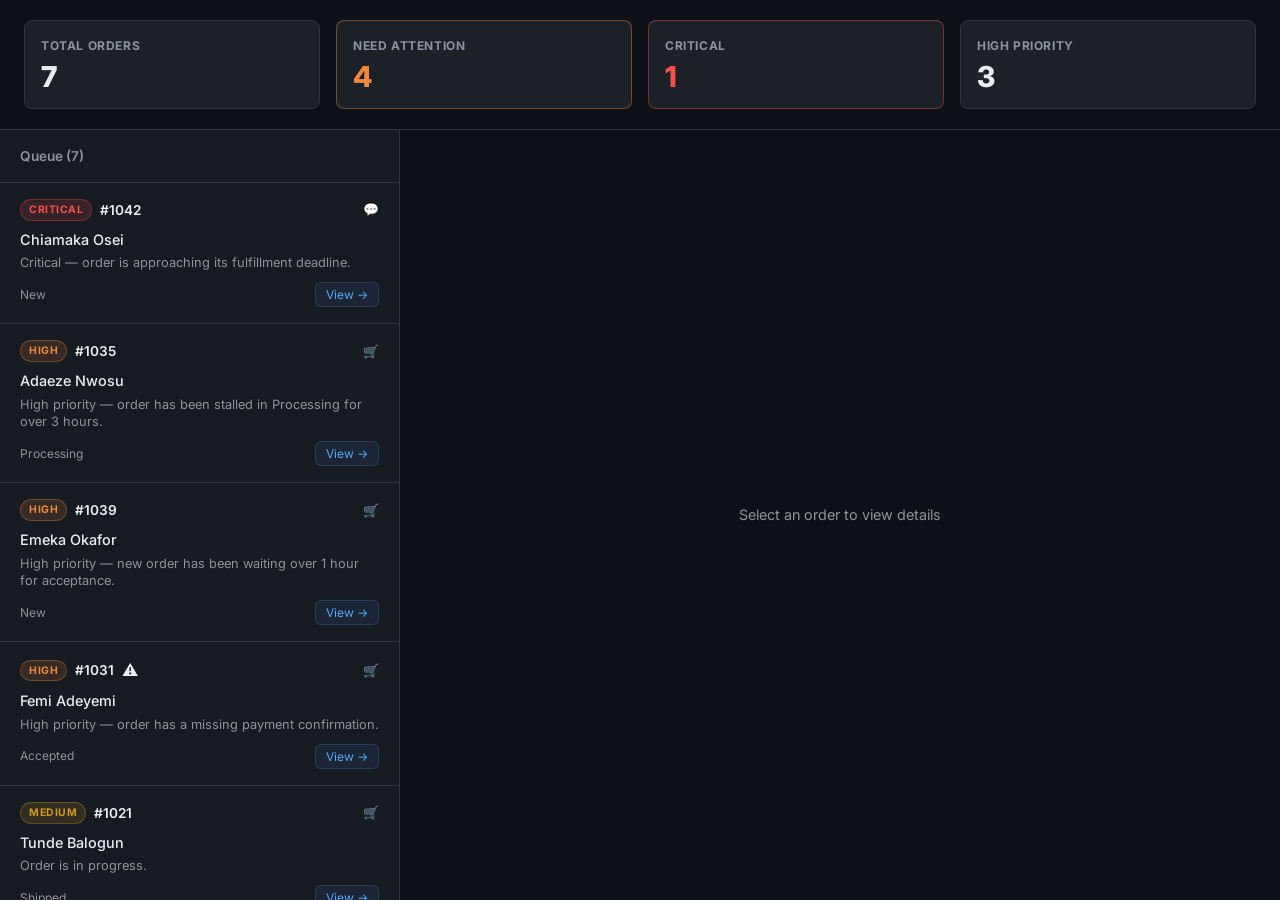
==== index.html @ 586d6c4f "Implement status workflow and dashboard counts" ====
<!DOCTYPE html>
<html lang="en">
<head>
  <meta charset="UTF-8">
  <meta name="viewport" content="width=device-width, initial-scale=1.0">
  <title>OrderFlow</title>
  <link rel="preconnect" href="https://fonts.googleapis.com">
  <link rel="preconnect" href="https://fonts.gstatic.com" crossorigin>
  <link href="https://fonts.googleapis.com/css2?family=Inter:wght@400;500;600;700&display=swap" rel="stylesheet">
  <link rel="stylesheet" href="css/base.css">
  <link rel="stylesheet" href="css/layout.css">
  <link rel="stylesheet" href="css/dashboard.css">
  <link rel="stylesheet" href="css/order-list.css">
  <link rel="stylesheet" href="css/order-panel.css">
</head>
<body>
  
  <div class="app-container">
    <!-- Top Summary Bar (Will be added in Slice 3) -->
    <header class="dashboard-header" id="summary-bar-container"></header>
    
    <main class="split-view">
      <!-- Left Panel: Order List -->
      <section class="left-panel" id="order-list-container">
        <!-- Rendered by order-list.js -->
      </section>
      
      <!-- Right Panel: Order Detail (Will be added in Slice 2) -->
      <section class="right-panel" id="order-detail-container">
        <div class="empty-state">
          <p>Select an order to view details</p>
        </div>
      </section>
    </main>
  </div>

  <script type="module" src="js/app.js"></script>
</body>
</html>
---- css/base.css ----
:root {
  --bg: #0d1117;
  --surface: #161b22;
  --surface2: #1c2128;
  --border: #30363d;
  --text: #e6edf3;
  --muted: #8b949e;
  
  --accent: #58a6ff;
  --accent-hover: #79c0ff;
  
  /* Semantic priority colors */
  --critical: #f85149;
  --critical-bg: rgba(248, 81, 73, 0.15);
  
  --high: #f0883e;
  --high-bg: rgba(240, 136, 62, 0.15);
  
  --medium: #d29922;
  --medium-bg: rgba(210, 153, 34, 0.15);
  
  --low: #3fb950;
  --low-bg: rgba(63, 185, 80, 0.15);
  
  --radius-sm: 6px;
  --radius-md: 8px;
  --radius-lg: 12px;
}

* {
  box-sizing: border-box;
  margin: 0;
  padding: 0;
}

body {
  font-family: 'Inter', -apple-system, BlinkMacSystemFont, 'Segoe UI', sans-serif;
  background-color: var(--bg);
  color: var(--text);
  line-height: 1.5;
  height: 100vh;
  overflow: hidden; /* App container handles scrolling */
}

button {
  font-family: inherit;
  border: none;
  background: none;
  cursor: pointer;
}
---- css/layout.css ----
.app-container {
  display: flex;
  flex-direction: column;
  height: 100vh;
  max-width: 1400px;
  margin: 0 auto;
}

.dashboard-header {
  flex-shrink: 0;
  padding: 20px 24px;
  border-bottom: 1px solid var(--border);
}

.split-view {
  display: flex;
  flex: 1;
  overflow: hidden;
}

.left-panel {
  width: 400px;
  flex-shrink: 0;
  border-right: 1px solid var(--border);
  display: flex;
  flex-direction: column;
  overflow-y: auto;
  background-color: var(--surface);
}

.right-panel {
  flex: 1;
  display: flex;
  flex-direction: column;
  overflow-y: auto;
  background-color: var(--bg);
  position: relative;
}

.empty-state {
  display: flex;
  align-items: center;
  justify-content: center;
  height: 100%;
  color: var(--muted);
  font-size: 0.9rem;
}

/* Responsive */
@media (max-width: 900px) {
  .split-view {
    flex-direction: column;
  }
  
  .left-panel {
    width: 100%;
    border-right: none;
    border-bottom: 1px solid var(--border);
    /* In mobile, list is half height when detail is open, or full height */
    height: 50%;
  }
  
  .right-panel {
    height: 50%;
  }
}
---- css/dashboard.css ----
.summary-grid {
  display: grid;
  grid-template-columns: repeat(4, 1fr);
  gap: 16px;
}

.summary-card {
  background-color: var(--surface2);
  border: 1px solid var(--border);
  border-radius: var(--radius-md);
  padding: 16px;
  display: flex;
  flex-direction: column;
}

.summary-card.attention {
  border-color: rgba(240, 136, 62, 0.4);
}

.summary-card.critical {
  border-color: rgba(248, 81, 73, 0.4);
}

.s-label {
  font-size: 0.75rem;
  font-weight: 700;
  text-transform: uppercase;
  letter-spacing: 0.05em;
  color: var(--muted);
  margin-bottom: 8px;
}

.s-value {
  font-size: 1.8rem;
  font-weight: 800;
  color: var(--text);
  line-height: 1;
}

.summary-card.critical .s-value {
  color: var(--critical);
}

.summary-card.attention .s-value {
  color: var(--high);
}

/* Responsive */
@media (max-width: 768px) {
  .summary-grid {
    grid-template-columns: repeat(2, 1fr);
  }
}
---- css/order-list.css ----
.order-list-header {
  padding: 16px 20px;
  border-bottom: 1px solid var(--border);
  font-size: 0.85rem;
  font-weight: 600;
  color: var(--muted);
  position: sticky;
  top: 0;
  background-color: var(--surface);
  z-index: 10;
}

.order-row {
  display: flex;
  flex-direction: column;
  padding: 16px 20px;
  border-bottom: 1px solid var(--border);
  cursor: pointer;
  transition: background-color 0.15s;
}

.order-row:hover {
  background-color: var(--surface2);
}

.order-row.selected {
  background-color: var(--surface2);
  border-left: 3px solid var(--accent);
  padding-left: 17px; /* 20 - 3 */
}

.row-top {
  display: flex;
  align-items: center;
  justify-content: space-between;
  margin-bottom: 8px;
}

.row-identity {
  display: flex;
  align-items: center;
  gap: 8px;
}

.p-badge {
  font-size: 0.65rem;
  font-weight: 700;
  text-transform: uppercase;
  letter-spacing: 0.05em;
  padding: 2px 8px;
  border-radius: 12px;
}

.p-badge.critical {
  background-color: var(--critical-bg);
  color: var(--critical);
  border: 1px solid rgba(248, 81, 73, 0.3);
}

.p-badge.high {
  background-color: var(--high-bg);
  color: var(--high);
  border: 1px solid rgba(240, 136, 62, 0.3);
}

.p-badge.medium {
  background-color: var(--medium-bg);
  color: var(--medium);
  border: 1px solid rgba(210, 153, 34, 0.3);
}

.p-badge.low {
  background-color: var(--low-bg);
  color: var(--low);
  border: 1px solid rgba(63, 185, 80, 0.3);
}

.order-id {
  font-size: 0.85rem;
  font-weight: 600;
  color: var(--text);
}

.channel-icon {
  font-size: 0.8rem;
}

.customer-name {
  font-size: 0.9rem;
  font-weight: 500;
  margin-bottom: 4px;
}

.priority-reason {
  font-size: 0.8rem;
  color: var(--muted);
  line-height: 1.4;
  display: -webkit-box;
  -webkit-line-clamp: 2;
  -webkit-box-orient: vertical;
  overflow: hidden;
}

.row-bottom {
  display: flex;
  justify-content: space-between;
  align-items: center;
  margin-top: 10px;
}

.status-label {
  font-size: 0.75rem;
  color: var(--muted);
  text-transform: capitalize;
}

.view-btn {
  font-size: 0.75rem;
  color: var(--accent);
  background: rgba(88, 166, 255, 0.08);
  border: 1px solid rgba(88, 166, 255, 0.2);
  border-radius: var(--radius-sm);
  padding: 4px 10px;
}
---- css/order-panel.css ----
.panel-content {
  display: flex;
  flex-direction: column;
  height: 100%;
}

.panel-header {
  padding: 16px 24px;
  border-bottom: 1px solid var(--border);
  display: flex;
  align-items: center;
  justify-content: space-between;
  background-color: var(--surface2);
  flex-shrink: 0;
}

.header-left {
  display: flex;
  align-items: center;
  gap: 12px;
}

.header-title {
  font-size: 1rem;
  font-weight: 700;
  color: var(--text);
}

.header-meta {
  font-size: 0.8rem;
  color: var(--muted);
}

.panel-body {
  padding: 24px;
  flex: 1;
  overflow-y: auto;
}

.detail-section {
  margin-bottom: 24px;
}

.detail-section-title {
  font-size: 0.75rem;
  font-weight: 700;
  text-transform: uppercase;
  letter-spacing: 0.05em;
  color: var(--muted);
  margin-bottom: 8px;
}

.field-grid {
  display: grid;
  grid-template-columns: 1fr 1fr;
  gap: 16px;
  background-color: var(--surface2);
  padding: 16px;
  border: 1px solid var(--border);
  border-radius: var(--radius-md);
}

.field {
  display: flex;
  flex-direction: column;
  gap: 4px;
}

.field-label {
  font-size: 0.75rem;
  color: var(--muted);
}

.field-value {
  font-size: 0.95rem;
  color: var(--text);
}

.field-value.status {
  text-transform: capitalize;
}

.reason-box {
  background-color: var(--critical-bg); /* Adjusted dynamically */
  border: 1px solid rgba(248, 81, 73, 0.3);
  padding: 16px;
  border-radius: var(--radius-md);
  margin-bottom: 24px;
}

.reason-box.high {
  background-color: var(--high-bg);
  border-color: rgba(240, 136, 62, 0.3);
}

.reason-box.medium {
  background-color: var(--medium-bg);
  border-color: rgba(210, 153, 34, 0.3);
}

.reason-box.low {
  background-color: var(--low-bg);
  border-color: rgba(63, 185, 80, 0.3);
}

.reason-label {
  font-size: 0.75rem;
  font-weight: 700;
  text-transform: uppercase;
  letter-spacing: 0.05em;
  margin-bottom: 6px;
}

.reason-box.critical .reason-label { color: var(--critical); }
.reason-box.high .reason-label { color: var(--high); }
.reason-box.medium .reason-label { color: var(--medium); }
.reason-box.low .reason-label { color: var(--low); }

.reason-text {
  font-size: 0.95rem;
  line-height: 1.5;
}

.action-section {
  margin-top: 32px;
  padding-top: 24px;
  border-top: 1px solid var(--border);
}

.action-recommendation {
  font-size: 0.85rem;
  color: var(--muted);
  margin-bottom: 12px;
}

.primary-action-btn {
  background-color: var(--accent);
  color: #0d1117;
  font-size: 0.95rem;
  font-weight: 700;
  padding: 12px 24px;
  border-radius: var(--radius-md);
  transition: background-color 0.15s;
}

.primary-action-btn:hover {
  background-color: var(--accent-hover);
}

.completed-state {
  display: inline-flex;
  align-items: center;
  gap: 8px;
  color: var(--low);
  font-weight: 600;
  font-size: 0.95rem;
  padding: 12px 24px;
  border: 1px solid rgba(63, 185, 80, 0.3);
  background-color: rgba(63, 185, 80, 0.1);
  border-radius: var(--radius-md);
}

.contact-links {
  display: flex;
  gap: 16px;
  margin-top: 8px;
}

.contact-link {
  color: var(--accent);
  text-decoration: none;
  font-size: 0.85rem;
  display: flex;
  align-items: center;
  gap: 6px;
}

.contact-link:hover {
  text-decoration: underline;
}

.items-list {
  background-color: var(--surface2);
  border: 1px solid var(--border);
  border-radius: var(--radius-md);
  overflow: hidden;
}

.item-row {
  display: flex;
  justify-content: space-between;
  padding: 12px 16px;
  border-bottom: 1px solid var(--border);
}

.item-row:last-child {
  border-bottom: none;
}

.item-name {
  font-size: 0.9rem;
}

.item-variant {
  font-size: 0.8rem;
  color: var(--muted);
  margin-top: 2px;
}

.order-total-row {
  display: flex;
  justify-content: space-between;
  padding: 16px;
  background-color: rgba(0,0,0,0.2);
  font-weight: 600;
}
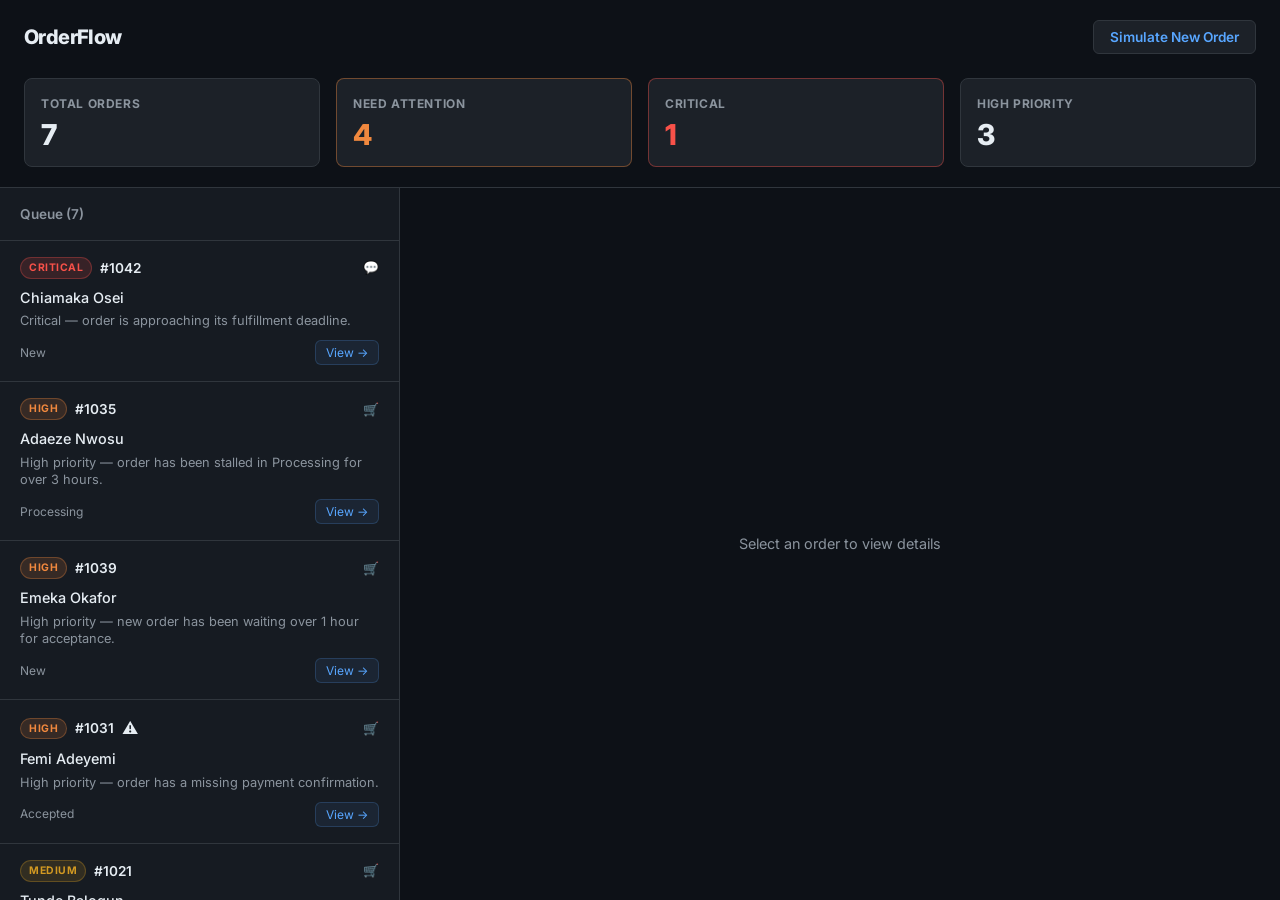
==== commit 1f72f2dc: "Add new order simulation for demo" ====
--- a/index.html
+++ b/index.html
@@ -16,8 +16,14 @@
 <body>
   
   <div class="app-container">
-    <!-- Top Summary Bar (Will be added in Slice 3) -->
-    <header class="dashboard-header" id="summary-bar-container"></header>
+    <!-- Top Summary Bar -->
+    <header class="dashboard-header">
+      <div class="header-content">
+        <h1 class="app-logo">OrderFlow</h1>
+        <button id="simulate-btn" class="simulate-btn">Simulate New Order</button>
+      </div>
+      <div id="summary-bar-container"></div>
+    </header>
     
     <main class="split-view">
       <!-- Left Panel: Order List -->
--- a/css/dashboard.css
+++ b/css/dashboard.css
@@ -45,6 +45,37 @@
   color: var(--high);
 }
 
+.header-content {
+  display: flex;
+  justify-content: space-between;
+  align-items: center;
+  margin-bottom: 24px;
+}
+
+.app-logo {
+  font-size: 1.25rem;
+  font-weight: 800;
+  letter-spacing: -0.03em;
+  color: var(--text);
+}
+
+.simulate-btn {
+  background-color: var(--surface2);
+  color: var(--accent);
+  border: 1px solid var(--border);
+  padding: 8px 16px;
+  border-radius: var(--radius-sm);
+  font-size: 0.85rem;
+  font-weight: 600;
+  transition: all 0.15s;
+}
+
+.simulate-btn:hover {
+  background-color: var(--accent);
+  color: #0d1117;
+  border-color: var(--accent);
+}
+
 /* Responsive */
 @media (max-width: 768px) {
   .summary-grid {
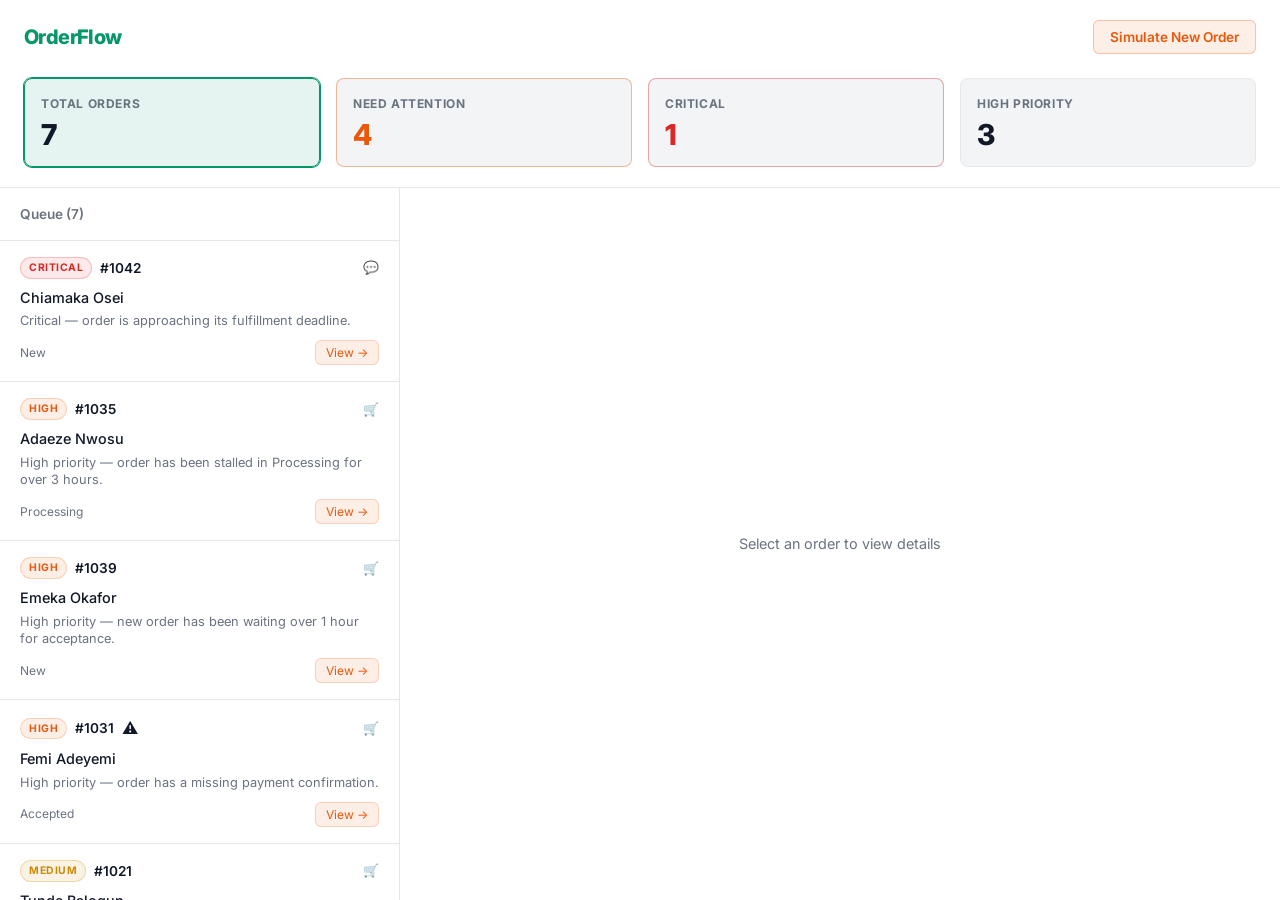
==== commit 36e473cd: "Add cache buster to index.html to force browser updates" ====
--- a/index.html
+++ b/index.html
@@ -7,11 +7,11 @@
   <link rel="preconnect" href="https://fonts.googleapis.com">
   <link rel="preconnect" href="https://fonts.gstatic.com" crossorigin>
   <link href="https://fonts.googleapis.com/css2?family=Inter:wght@400;500;600;700&display=swap" rel="stylesheet">
-  <link rel="stylesheet" href="css/base.css">
-  <link rel="stylesheet" href="css/layout.css">
-  <link rel="stylesheet" href="css/dashboard.css">
-  <link rel="stylesheet" href="css/order-list.css">
-  <link rel="stylesheet" href="css/order-panel.css">
+  <link rel="stylesheet" href="css/base.css?v=2">
+  <link rel="stylesheet" href="css/layout.css?v=2">
+  <link rel="stylesheet" href="css/dashboard.css?v=2">
+  <link rel="stylesheet" href="css/order-list.css?v=2">
+  <link rel="stylesheet" href="css/order-panel.css?v=2">
 </head>
 <body>
   
@@ -40,6 +40,6 @@
     </main>
   </div>
 
-  <script type="module" src="js/app.js"></script>
+  <script type="module" src="js/app.js?v=2"></script>
 </body>
 </html>
--- a/css/base.css
+++ b/css/base.css
@@ -1,26 +1,32 @@
 :root {
-  --bg: #0d1117;
-  --surface: #161b22;
-  --surface2: #1c2128;
-  --border: #30363d;
-  --text: #e6edf3;
-  --muted: #8b949e;
+  --bg: #ffffff;
+  --surface: #ffffff;
+  --surface2: #f3f4f6; /* purely neutral light gray, zero warmth */
+  --border: #e5e7eb;
+  --text: #111827; /* Dark charcoal */
+  --muted: #6b7280;
   
-  --accent: #58a6ff;
-  --accent-hover: #79c0ff;
+  /* Brand colors */
+  --green: #059669; /* Primary action green */
+  --green-hover: #047857;
+  --green-light: rgba(5, 150, 105, 0.1);
+  
+  --orange: #ea580c; /* Accent orange */
+  --orange-hover: #c2410c;
+  --orange-light: rgba(234, 88, 12, 0.1);
   
   /* Semantic priority colors */
-  --critical: #f85149;
-  --critical-bg: rgba(248, 81, 73, 0.15);
+  --critical: #dc2626; /* Red for critical only */
+  --critical-bg: rgba(220, 38, 38, 0.1);
   
-  --high: #f0883e;
-  --high-bg: rgba(240, 136, 62, 0.15);
+  --high: var(--orange); /* Orange for attention */
+  --high-bg: var(--orange-light);
   
-  --medium: #d29922;
-  --medium-bg: rgba(210, 153, 34, 0.15);
+  --medium: #ca8a04; /* Distinct gold/yellow */
+  --medium-bg: rgba(202, 138, 4, 0.1);
   
-  --low: #3fb950;
-  --low-bg: rgba(63, 185, 80, 0.15);
+  --low: #9ca3af; /* Neutral gray for completed */
+  --low-bg: rgba(156, 163, 175, 0.1);
   
   --radius-sm: 6px;
   --radius-md: 8px;
--- a/css/dashboard.css
+++ b/css/dashboard.css
@@ -11,14 +11,29 @@
   padding: 16px;
   display: flex;
   flex-direction: column;
+  cursor: pointer;
+  transition: all 0.15s ease;
+}
+
+.summary-card:hover {
+  background-color: var(--surface);
+  border-color: var(--green-light);
+  transform: translateY(-2px);
+  box-shadow: 0 4px 6px -1px rgba(0, 0, 0, 0.05);
+}
+
+.summary-card.active {
+  border-color: var(--green);
+  background-color: var(--green-light);
+  box-shadow: 0 0 0 1px var(--green);
 }
 
 .summary-card.attention {
-  border-color: rgba(240, 136, 62, 0.4);
+  border-color: rgba(234, 88, 12, 0.4); /* Orange */
 }
 
 .summary-card.critical {
-  border-color: rgba(248, 81, 73, 0.4);
+  border-color: rgba(220, 38, 38, 0.4); /* Red */
 }
 
 .s-label {
@@ -56,13 +71,13 @@
   font-size: 1.25rem;
   font-weight: 800;
   letter-spacing: -0.03em;
-  color: var(--text);
+  color: var(--green);
 }
 
 .simulate-btn {
-  background-color: var(--surface2);
-  color: var(--accent);
-  border: 1px solid var(--border);
+  background-color: var(--orange-light);
+  color: var(--orange);
+  border: 1px solid rgba(234, 88, 12, 0.3);
   padding: 8px 16px;
   border-radius: var(--radius-sm);
   font-size: 0.85rem;
@@ -71,9 +86,9 @@
 }
 
 .simulate-btn:hover {
-  background-color: var(--accent);
-  color: #0d1117;
-  border-color: var(--accent);
+  background-color: var(--orange);
+  color: #ffffff;
+  border-color: var(--orange);
 }
 
 /* Responsive */
--- a/css/order-list.css
+++ b/css/order-list.css
@@ -25,7 +25,7 @@
 
 .order-row.selected {
   background-color: var(--surface2);
-  border-left: 3px solid var(--accent);
+  border-left: 3px solid var(--green);
   padding-left: 17px; /* 20 - 3 */
 }
 
@@ -116,9 +116,9 @@
 
 .view-btn {
   font-size: 0.75rem;
-  color: var(--accent);
-  background: rgba(88, 166, 255, 0.08);
-  border: 1px solid rgba(88, 166, 255, 0.2);
+  color: var(--orange);
+  background: var(--orange-light);
+  border: 1px solid rgba(234, 88, 12, 0.2);
   border-radius: var(--radius-sm);
   padding: 4px 10px;
 }
--- a/css/order-panel.css
+++ b/css/order-panel.css
@@ -134,8 +134,8 @@
 }
 
 .primary-action-btn {
-  background-color: var(--accent);
-  color: #0d1117;
+  background-color: var(--green);
+  color: #ffffff;
   font-size: 0.95rem;
   font-weight: 700;
   padding: 12px 24px;
@@ -144,7 +144,7 @@
 }
 
 .primary-action-btn:hover {
-  background-color: var(--accent-hover);
+  background-color: var(--green-hover);
 }
 
 .completed-state {
@@ -167,7 +167,7 @@
 }
 
 .contact-link {
-  color: var(--accent);
+  color: var(--green);
   text-decoration: none;
   font-size: 0.85rem;
   display: flex;
@@ -211,6 +211,7 @@
   display: flex;
   justify-content: space-between;
   padding: 16px;
-  background-color: rgba(0,0,0,0.2);
+  background-color: var(--surface);
+  border-top: 1px solid var(--border);
   font-weight: 600;
 }
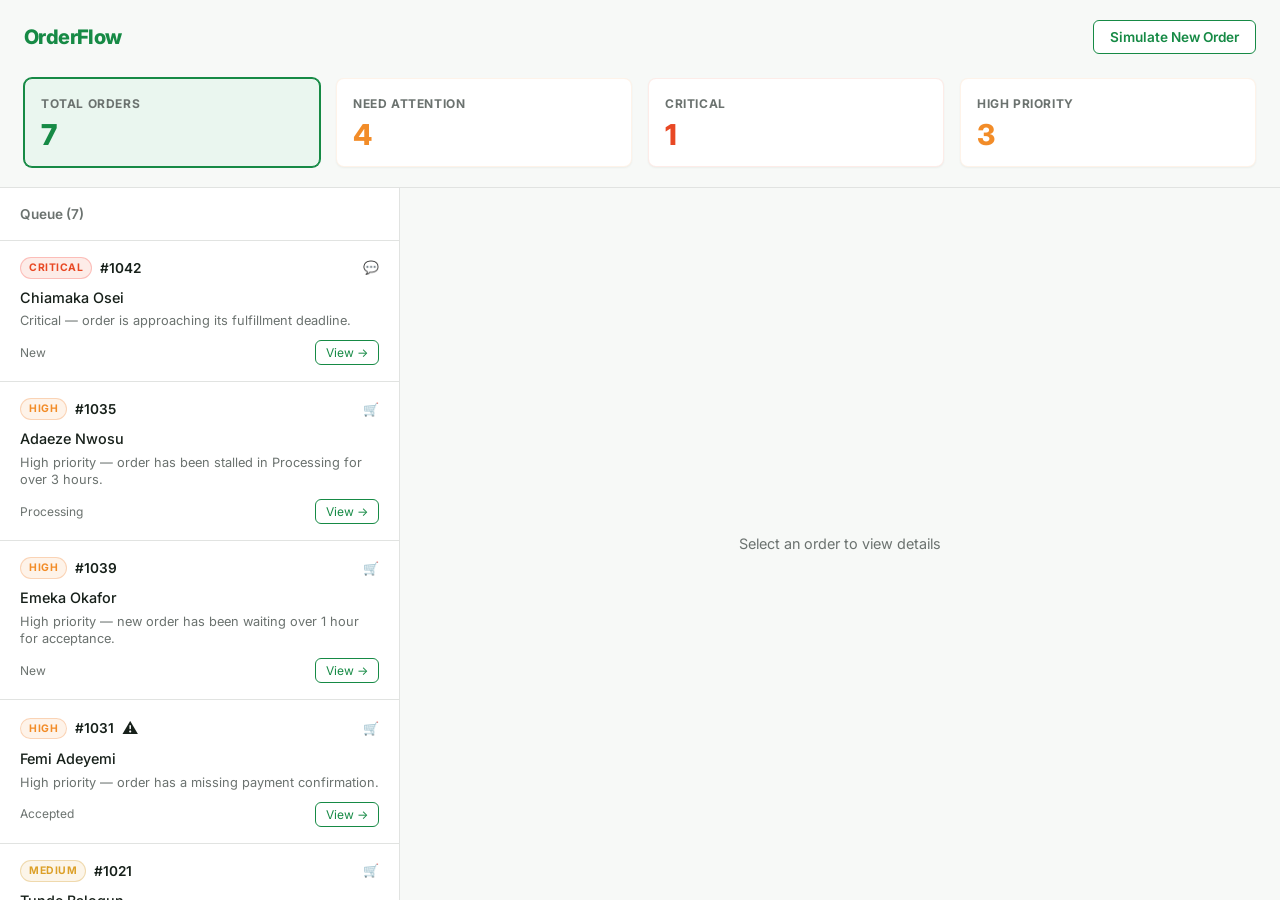
==== commit 8dce32e5: "Refine visual palette with exact hex codes and strictly apply to components" ====
--- a/index.html
+++ b/index.html
@@ -7,11 +7,11 @@
   <link rel="preconnect" href="https://fonts.googleapis.com">
   <link rel="preconnect" href="https://fonts.gstatic.com" crossorigin>
   <link href="https://fonts.googleapis.com/css2?family=Inter:wght@400;500;600;700&display=swap" rel="stylesheet">
-  <link rel="stylesheet" href="css/base.css?v=2">
-  <link rel="stylesheet" href="css/layout.css?v=2">
-  <link rel="stylesheet" href="css/dashboard.css?v=2">
-  <link rel="stylesheet" href="css/order-list.css?v=2">
-  <link rel="stylesheet" href="css/order-panel.css?v=2">
+  <link rel="stylesheet" href="css/base.css?v=3">
+  <link rel="stylesheet" href="css/layout.css?v=3">
+  <link rel="stylesheet" href="css/dashboard.css?v=3">
+  <link rel="stylesheet" href="css/order-list.css?v=3">
+  <link rel="stylesheet" href="css/order-panel.css?v=3">
 </head>
 <body>
   
@@ -40,6 +40,6 @@
     </main>
   </div>
 
-  <script type="module" src="js/app.js?v=2"></script>
+  <script type="module" src="js/app.js?v=3"></script>
 </body>
 </html>
--- a/css/base.css
+++ b/css/base.css
@@ -1,32 +1,35 @@
 :root {
-  --bg: #ffffff;
-  --surface: #ffffff;
-  --surface2: #f3f4f6; /* purely neutral light gray, zero warmth */
-  --border: #e5e7eb;
-  --text: #111827; /* Dark charcoal */
-  --muted: #6b7280;
+  /* Layout Backgrounds */
+  --bg: #F7F9F7;
+  --surface: #FFFFFF;
+  --surface2: #F7F9F7;
   
-  /* Brand colors */
-  --green: #059669; /* Primary action green */
-  --green-hover: #047857;
-  --green-light: rgba(5, 150, 105, 0.1);
+  /* Borders and Text */
+  --border: #E1E3E1; /* Subtle light gray */
+  --text: #17201A;
+  --muted: #6B726F;
   
-  --orange: #ea580c; /* Accent orange */
-  --orange-hover: #c2410c;
-  --orange-light: rgba(234, 88, 12, 0.1);
+  /* Brand Colors */
+  --green: #168A45;
+  --green-hover: #127238;
+  --green-light: #EAF6EF; /* Provided light tint */
+  
+  --orange: #F28C28;
+  --orange-hover: #D97C22;
+  --orange-light: rgba(242, 140, 40, 0.1);
   
   /* Semantic priority colors */
-  --critical: #dc2626; /* Red for critical only */
-  --critical-bg: rgba(220, 38, 38, 0.1);
+  --critical: #E84824; /* Strong orange/red-orange */
+  --critical-bg: rgba(232, 72, 36, 0.1);
   
-  --high: var(--orange); /* Orange for attention */
-  --high-bg: var(--orange-light);
+  --high: #F28C28; /* Accent Orange */
+  --high-bg: rgba(242, 140, 40, 0.1);
   
-  --medium: #ca8a04; /* Distinct gold/yellow */
-  --medium-bg: rgba(202, 138, 4, 0.1);
+  --medium: #DCA029; /* Distinct gold/yellow */
+  --medium-bg: rgba(220, 160, 41, 0.1);
   
-  --low: #9ca3af; /* Neutral gray for completed */
-  --low-bg: rgba(156, 163, 175, 0.1);
+  --low: #168A45; /* Green for low/completed */
+  --low-bg: #EAF6EF;
   
   --radius-sm: 6px;
   --radius-md: 8px;
--- a/css/dashboard.css
+++ b/css/dashboard.css
@@ -5,7 +5,7 @@
 }
 
 .summary-card {
-  background-color: var(--surface2);
+  background-color: var(--surface);
   border: 1px solid var(--border);
   border-radius: var(--radius-md);
   padding: 16px;
@@ -13,6 +13,7 @@
   flex-direction: column;
   cursor: pointer;
   transition: all 0.15s ease;
+  box-shadow: 0 1px 2px rgba(23, 32, 26, 0.05); /* very subtle shadow */
 }
 
 .summary-card:hover {
@@ -29,11 +30,15 @@
 }
 
 .summary-card.attention {
-  border-color: rgba(234, 88, 12, 0.4); /* Orange */
+  border-color: var(--orange-light);
 }
 
 .summary-card.critical {
-  border-color: rgba(220, 38, 38, 0.4); /* Red */
+  border-color: var(--critical-bg);
+}
+
+.summary-card.high {
+  border-color: var(--orange-light);
 }
 
 .s-label {
@@ -48,16 +53,33 @@
 .s-value {
   font-size: 1.8rem;
   font-weight: 800;
-  color: var(--text);
+  color: var(--green); /* Total orders gets green number */
   line-height: 1;
 }
 
 .summary-card.critical .s-value {
-  color: var(--critical);
+  color: var(--critical); /* Red/Orange accent */
 }
 
 .summary-card.attention .s-value {
-  color: var(--high);
+  color: var(--orange); /* Attention gets orange number */
+}
+
+.summary-card.high .s-value {
+  color: var(--orange); 
+}
+
+.summary-card.active .s-value {
+  color: var(--green);
+}
+.summary-card.active.attention .s-value {
+  color: var(--orange);
+}
+.summary-card.active.high .s-value {
+  color: var(--orange);
+}
+.summary-card.active.critical .s-value {
+  color: var(--critical);
 }
 
 .header-content {
@@ -75,9 +97,9 @@
 }
 
 .simulate-btn {
-  background-color: var(--orange-light);
-  color: var(--orange);
-  border: 1px solid rgba(234, 88, 12, 0.3);
+  background-color: var(--surface);
+  color: var(--green);
+  border: 1px solid var(--green);
   padding: 8px 16px;
   border-radius: var(--radius-sm);
   font-size: 0.85rem;
@@ -86,9 +108,7 @@
 }
 
 .simulate-btn:hover {
-  background-color: var(--orange);
-  color: #ffffff;
-  border-color: var(--orange);
+  background-color: var(--green-light);
 }
 
 /* Responsive */
--- a/css/order-list.css
+++ b/css/order-list.css
@@ -116,9 +116,9 @@
 
 .view-btn {
   font-size: 0.75rem;
-  color: var(--orange);
-  background: var(--orange-light);
-  border: 1px solid rgba(234, 88, 12, 0.2);
+  color: var(--green);
+  background: var(--surface);
+  border: 1px solid var(--green);
   border-radius: var(--radius-sm);
   padding: 4px 10px;
 }
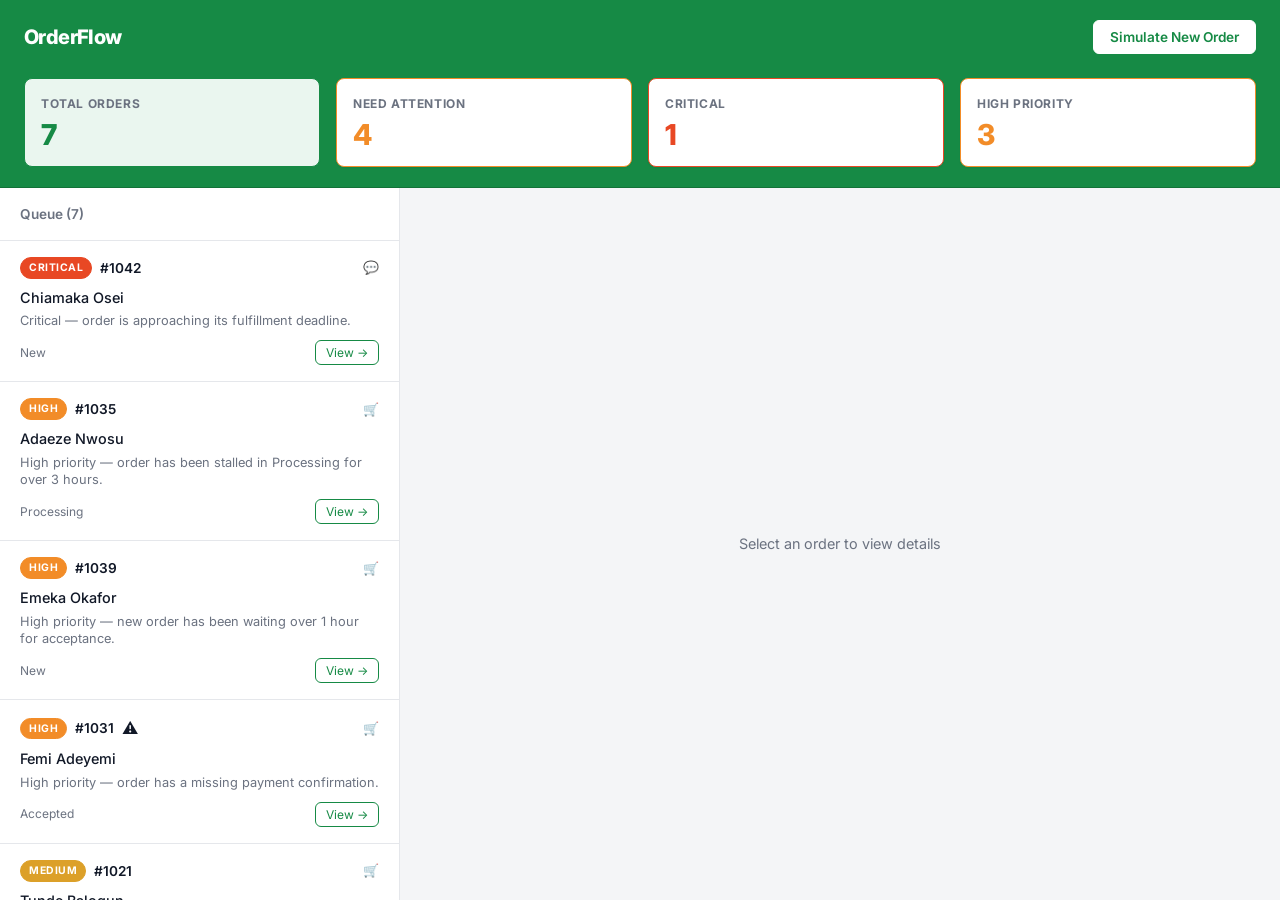
==== commit 4c503f23: "Strong visual correction to pure Green, Orange, and White" ====
--- a/index.html
+++ b/index.html
@@ -7,11 +7,11 @@
   <link rel="preconnect" href="https://fonts.googleapis.com">
   <link rel="preconnect" href="https://fonts.gstatic.com" crossorigin>
   <link href="https://fonts.googleapis.com/css2?family=Inter:wght@400;500;600;700&display=swap" rel="stylesheet">
-  <link rel="stylesheet" href="css/base.css?v=3">
-  <link rel="stylesheet" href="css/layout.css?v=3">
-  <link rel="stylesheet" href="css/dashboard.css?v=3">
-  <link rel="stylesheet" href="css/order-list.css?v=3">
-  <link rel="stylesheet" href="css/order-panel.css?v=3">
+  <link rel="stylesheet" href="css/base.css?v=4">
+  <link rel="stylesheet" href="css/layout.css?v=4">
+  <link rel="stylesheet" href="css/dashboard.css?v=4">
+  <link rel="stylesheet" href="css/order-list.css?v=4">
+  <link rel="stylesheet" href="css/order-panel.css?v=4">
 </head>
 <body>
   
@@ -40,6 +40,6 @@
     </main>
   </div>
 
-  <script type="module" src="js/app.js?v=3"></script>
+  <script type="module" src="js/app.js?v=4"></script>
 </body>
 </html>
--- a/css/base.css
+++ b/css/base.css
@@ -1,35 +1,27 @@
 :root {
   /* Layout Backgrounds */
-  --bg: #F7F9F7;
+  --bg: #F4F5F7; /* Cool neutral gray, absolutely zero warmth */
   --surface: #FFFFFF;
-  --surface2: #F7F9F7;
+  --surface2: #F9FAFB;
   
   /* Borders and Text */
-  --border: #E1E3E1; /* Subtle light gray */
-  --text: #17201A;
-  --muted: #6B726F;
+  --border: #E5E7EB;
+  --text: #111827; /* Dark charcoal */
+  --muted: #6B7280;
   
   /* Brand Colors */
   --green: #168A45;
   --green-hover: #127238;
-  --green-light: #EAF6EF; /* Provided light tint */
+  --green-light: #EAF6EF;
   
   --orange: #F28C28;
   --orange-hover: #D97C22;
-  --orange-light: rgba(242, 140, 40, 0.1);
   
   /* Semantic priority colors */
-  --critical: #E84824; /* Strong orange/red-orange */
-  --critical-bg: rgba(232, 72, 36, 0.1);
-  
-  --high: #F28C28; /* Accent Orange */
-  --high-bg: rgba(242, 140, 40, 0.1);
-  
-  --medium: #DCA029; /* Distinct gold/yellow */
-  --medium-bg: rgba(220, 160, 41, 0.1);
-  
-  --low: #168A45; /* Green for low/completed */
-  --low-bg: #EAF6EF;
+  --critical: #E84824;
+  --high: #F28C28;
+  --medium: #DCA029;
+  --low: #168A45;
   
   --radius-sm: 6px;
   --radius-md: 8px;
--- a/css/layout.css
+++ b/css/layout.css
@@ -9,7 +9,8 @@
 .dashboard-header {
   flex-shrink: 0;
   padding: 20px 24px;
-  border-bottom: 1px solid var(--border);
+  background-color: var(--green);
+  border-bottom: 1px solid var(--green-hover);
 }
 
 .split-view {
--- a/css/dashboard.css
+++ b/css/dashboard.css
@@ -30,15 +30,15 @@
 }
 
 .summary-card.attention {
-  border-color: var(--orange-light);
+  border-color: var(--orange);
 }
 
 .summary-card.critical {
-  border-color: var(--critical-bg);
+  border-color: var(--critical);
 }
 
 .summary-card.high {
-  border-color: var(--orange-light);
+  border-color: var(--orange);
 }
 
 .s-label {
@@ -93,13 +93,13 @@
   font-size: 1.25rem;
   font-weight: 800;
   letter-spacing: -0.03em;
-  color: var(--green);
+  color: #ffffff;
 }
 
 .simulate-btn {
-  background-color: var(--surface);
+  background-color: #ffffff;
   color: var(--green);
-  border: 1px solid var(--green);
+  border: 1px solid #ffffff;
   padding: 8px 16px;
   border-radius: var(--radius-sm);
   font-size: 0.85rem;
@@ -108,7 +108,7 @@
 }
 
 .simulate-btn:hover {
-  background-color: var(--green-light);
+  background-color: var(--bg); /* Light gray */
 }
 
 /* Responsive */
--- a/css/order-list.css
+++ b/css/order-list.css
@@ -25,8 +25,8 @@
 
 .order-row.selected {
   background-color: var(--surface2);
-  border-left: 3px solid var(--green);
-  padding-left: 17px; /* 20 - 3 */
+  border-left: 4px solid var(--green);
+  padding-left: 16px; /* 20 - 4 */
 }
 
 .row-top {
@@ -52,27 +52,27 @@
 }
 
 .p-badge.critical {
-  background-color: var(--critical-bg);
-  color: var(--critical);
-  border: 1px solid rgba(248, 81, 73, 0.3);
+  background-color: var(--critical);
+  color: #ffffff;
+  border: 1px solid var(--critical);
 }
 
 .p-badge.high {
-  background-color: var(--high-bg);
-  color: var(--high);
-  border: 1px solid rgba(240, 136, 62, 0.3);
+  background-color: var(--high);
+  color: #ffffff;
+  border: 1px solid var(--high);
 }
 
 .p-badge.medium {
-  background-color: var(--medium-bg);
-  color: var(--medium);
-  border: 1px solid rgba(210, 153, 34, 0.3);
+  background-color: var(--medium);
+  color: #ffffff;
+  border: 1px solid var(--medium);
 }
 
 .p-badge.low {
-  background-color: var(--low-bg);
-  color: var(--low);
-  border: 1px solid rgba(63, 185, 80, 0.3);
+  background-color: var(--low);
+  color: #ffffff;
+  border: 1px solid var(--low);
 }
 
 .order-id {
--- a/css/order-panel.css
+++ b/css/order-panel.css
@@ -81,26 +81,24 @@
 }
 
 .reason-box {
-  background-color: var(--critical-bg); /* Adjusted dynamically */
-  border: 1px solid rgba(248, 81, 73, 0.3);
+  background-color: var(--surface);
+  border: 1px solid var(--border);
+  border-left: 4px solid var(--critical); /* Adjusted dynamically */
   padding: 16px;
   border-radius: var(--radius-md);
   margin-bottom: 24px;
 }
 
 .reason-box.high {
-  background-color: var(--high-bg);
-  border-color: rgba(240, 136, 62, 0.3);
+  border-left-color: var(--high);
 }
 
 .reason-box.medium {
-  background-color: var(--medium-bg);
-  border-color: rgba(210, 153, 34, 0.3);
+  border-left-color: var(--medium);
 }
 
 .reason-box.low {
-  background-color: var(--low-bg);
-  border-color: rgba(63, 185, 80, 0.3);
+  border-left-color: var(--low);
 }
 
 .reason-label {
@@ -155,8 +153,8 @@
   font-weight: 600;
   font-size: 0.95rem;
   padding: 12px 24px;
-  border: 1px solid rgba(63, 185, 80, 0.3);
-  background-color: rgba(63, 185, 80, 0.1);
+  border: 1px solid var(--low);
+  background-color: var(--low-bg);
   border-radius: var(--radius-md);
 }
 
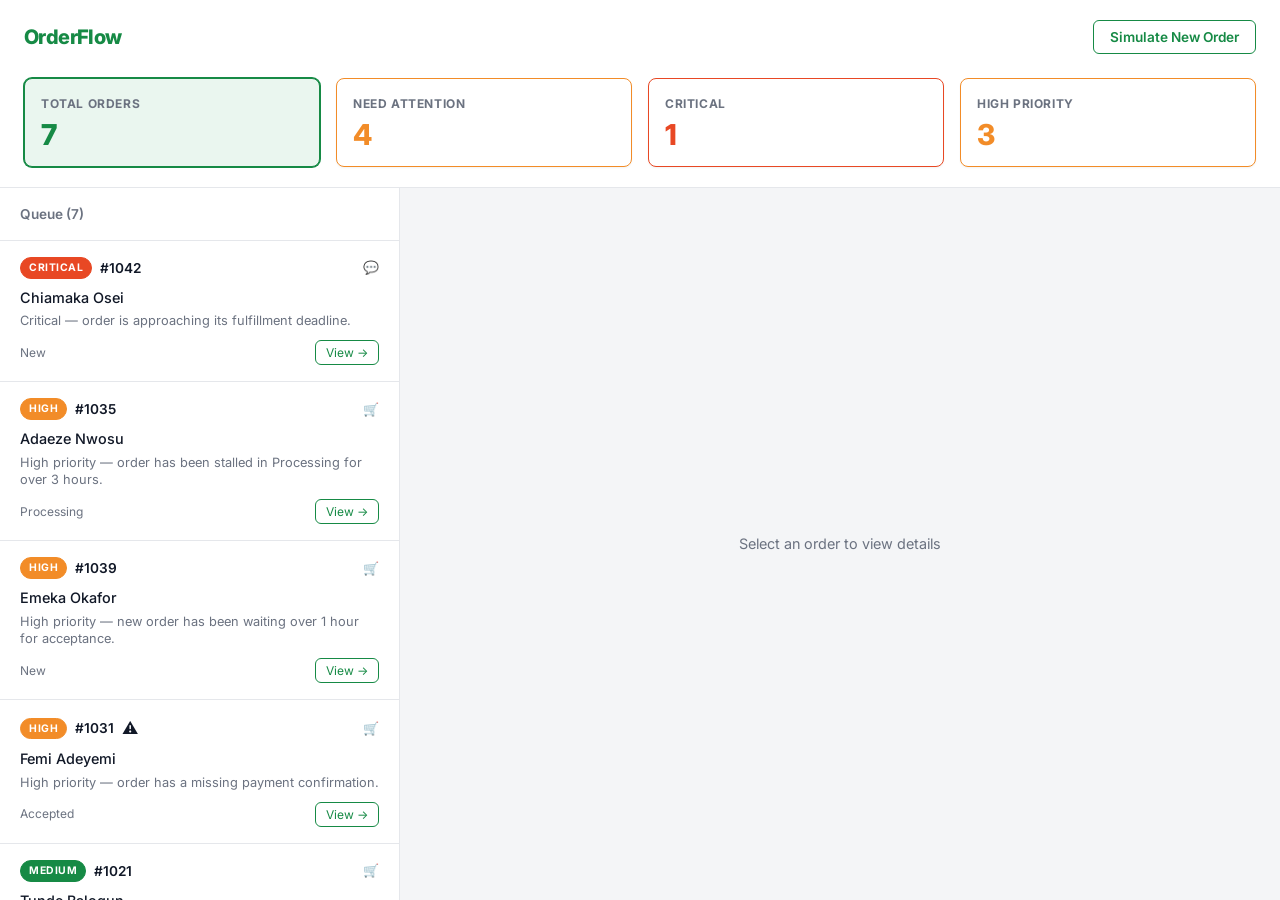
==== commit eb170adb: "Refine visual balance: white background, green primary, orange accents" ====
--- a/index.html
+++ b/index.html
@@ -7,11 +7,11 @@
   <link rel="preconnect" href="https://fonts.googleapis.com">
   <link rel="preconnect" href="https://fonts.gstatic.com" crossorigin>
   <link href="https://fonts.googleapis.com/css2?family=Inter:wght@400;500;600;700&display=swap" rel="stylesheet">
-  <link rel="stylesheet" href="css/base.css?v=4">
-  <link rel="stylesheet" href="css/layout.css?v=4">
-  <link rel="stylesheet" href="css/dashboard.css?v=4">
-  <link rel="stylesheet" href="css/order-list.css?v=4">
-  <link rel="stylesheet" href="css/order-panel.css?v=4">
+  <link rel="stylesheet" href="css/base.css?v=5">
+  <link rel="stylesheet" href="css/layout.css?v=5">
+  <link rel="stylesheet" href="css/dashboard.css?v=5">
+  <link rel="stylesheet" href="css/order-list.css?v=5">
+  <link rel="stylesheet" href="css/order-panel.css?v=5">
 </head>
 <body>
   
@@ -40,6 +40,6 @@
     </main>
   </div>
 
-  <script type="module" src="js/app.js?v=4"></script>
+  <script type="module" src="js/app.js?v=5"></script>
 </body>
 </html>
--- a/css/base.css
+++ b/css/base.css
@@ -20,8 +20,8 @@
   /* Semantic priority colors */
   --critical: #E84824;
   --high: #F28C28;
-  --medium: #DCA029;
-  --low: #168A45;
+  --medium: #168A45; /* Normal/positive states = green */
+  --low: #6B7280; /* Neutral = gray */
   
   --radius-sm: 6px;
   --radius-md: 8px;
--- a/css/layout.css
+++ b/css/layout.css
@@ -9,8 +9,8 @@
 .dashboard-header {
   flex-shrink: 0;
   padding: 20px 24px;
-  background-color: var(--green);
-  border-bottom: 1px solid var(--green-hover);
+  background-color: var(--surface);
+  border-bottom: 1px solid var(--border);
 }
 
 .split-view {
--- a/css/dashboard.css
+++ b/css/dashboard.css
@@ -93,13 +93,13 @@
   font-size: 1.25rem;
   font-weight: 800;
   letter-spacing: -0.03em;
-  color: #ffffff;
+  color: var(--green);
 }
 
 .simulate-btn {
-  background-color: #ffffff;
+  background-color: var(--surface);
   color: var(--green);
-  border: 1px solid #ffffff;
+  border: 1px solid var(--green);
   padding: 8px 16px;
   border-radius: var(--radius-sm);
   font-size: 0.85rem;
@@ -108,7 +108,7 @@
 }
 
 .simulate-btn:hover {
-  background-color: var(--bg); /* Light gray */
+  background-color: var(--green-light);
 }
 
 /* Responsive */
--- a/css/order-panel.css
+++ b/css/order-panel.css
@@ -154,7 +154,7 @@
   font-size: 0.95rem;
   padding: 12px 24px;
   border: 1px solid var(--low);
-  background-color: var(--low-bg);
+  background-color: var(--surface);
   border-radius: var(--radius-md);
 }
 
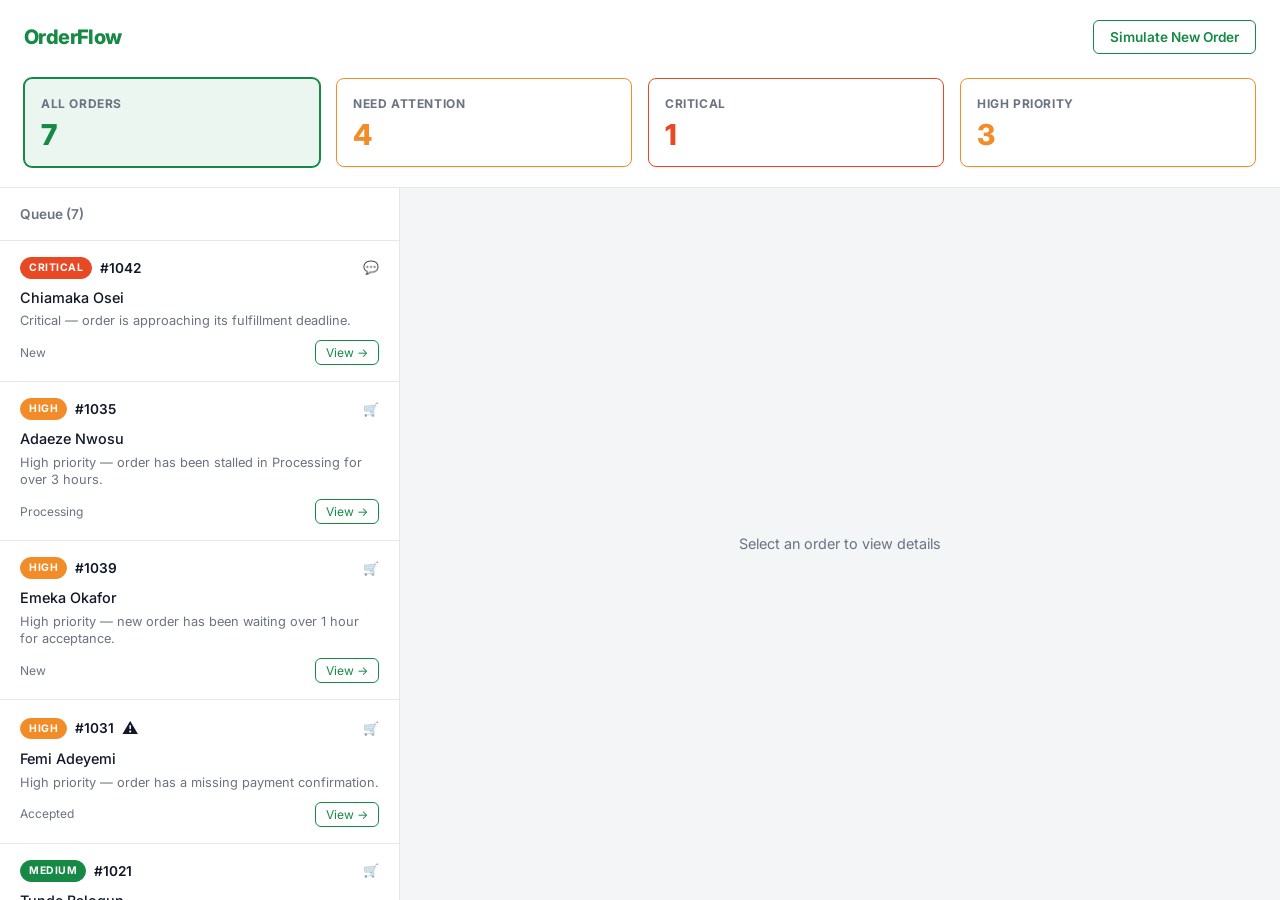
==== commit aae4df2c: "Update colors based on exact final polish specs" ====
--- a/index.html
+++ b/index.html
@@ -7,11 +7,11 @@
   <link rel="preconnect" href="https://fonts.googleapis.com">
   <link rel="preconnect" href="https://fonts.gstatic.com" crossorigin>
   <link href="https://fonts.googleapis.com/css2?family=Inter:wght@400;500;600;700&display=swap" rel="stylesheet">
-  <link rel="stylesheet" href="css/base.css?v=5">
-  <link rel="stylesheet" href="css/layout.css?v=5">
-  <link rel="stylesheet" href="css/dashboard.css?v=5">
-  <link rel="stylesheet" href="css/order-list.css?v=5">
-  <link rel="stylesheet" href="css/order-panel.css?v=5">
+  <link rel="stylesheet" href="css/base.css?v=6">
+  <link rel="stylesheet" href="css/layout.css?v=6">
+  <link rel="stylesheet" href="css/dashboard.css?v=6">
+  <link rel="stylesheet" href="css/order-list.css?v=6">
+  <link rel="stylesheet" href="css/order-panel.css?v=6">
 </head>
 <body>
   
@@ -40,6 +40,6 @@
     </main>
   </div>
 
-  <script type="module" src="js/app.js?v=5"></script>
+  <script type="module" src="js/app.js?v=6"></script>
 </body>
 </html>
--- a/css/order-panel.css
+++ b/css/order-panel.css
@@ -132,7 +132,7 @@
 }
 
 .primary-action-btn {
-  background-color: var(--green);
+  background-color: var(--orange);
   color: #ffffff;
   font-size: 0.95rem;
   font-weight: 700;
@@ -142,7 +142,7 @@
 }
 
 .primary-action-btn:hover {
-  background-color: var(--green-hover);
+  background-color: var(--orange-hover);
 }
 
 .completed-state {
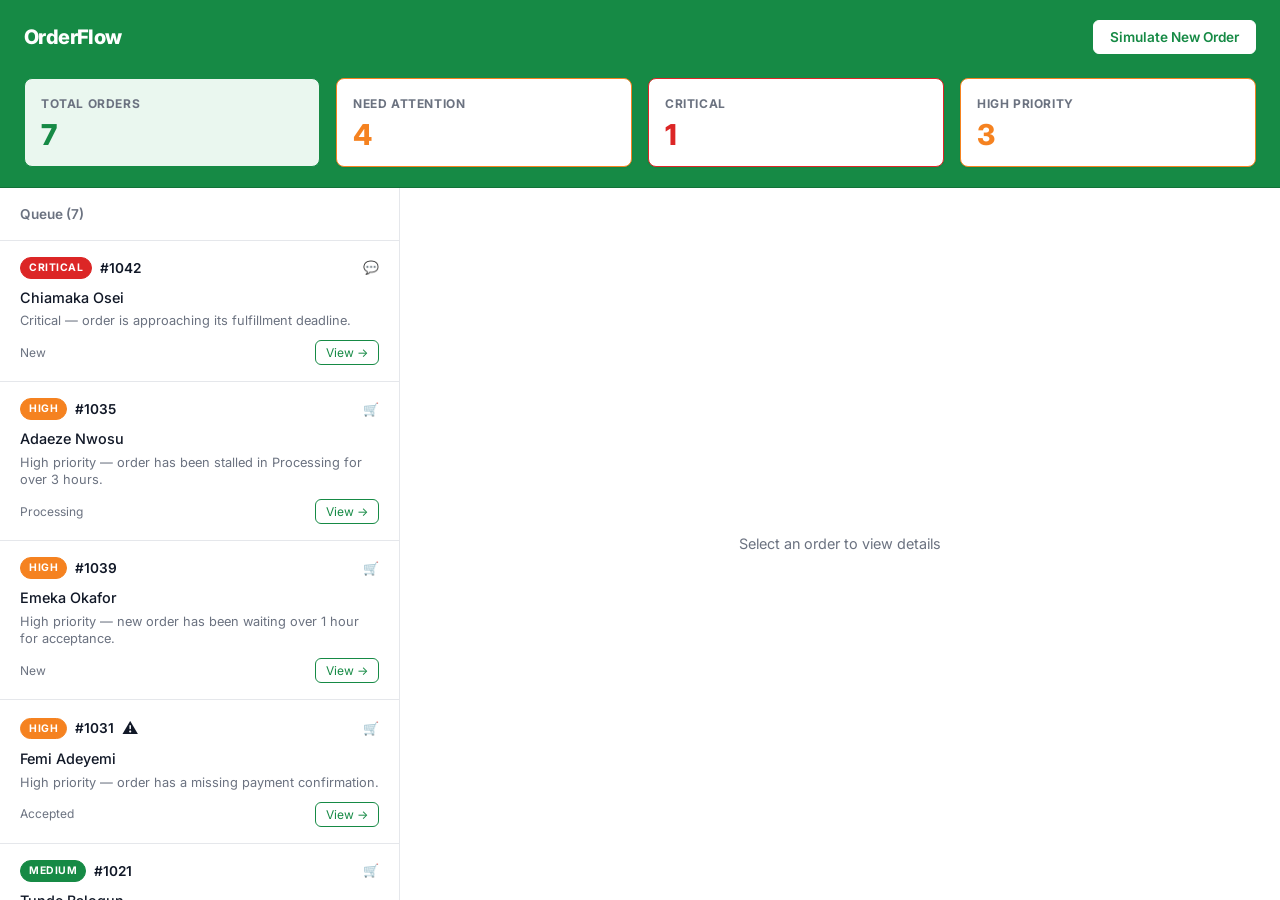
==== commit 4ae9e06b: "Replace color system with hard white background, green header, and orange actions" ====
--- a/index.html
+++ b/index.html
@@ -7,11 +7,11 @@
   <link rel="preconnect" href="https://fonts.googleapis.com">
   <link rel="preconnect" href="https://fonts.gstatic.com" crossorigin>
   <link href="https://fonts.googleapis.com/css2?family=Inter:wght@400;500;600;700&display=swap" rel="stylesheet">
-  <link rel="stylesheet" href="css/base.css?v=6">
-  <link rel="stylesheet" href="css/layout.css?v=6">
-  <link rel="stylesheet" href="css/dashboard.css?v=6">
-  <link rel="stylesheet" href="css/order-list.css?v=6">
-  <link rel="stylesheet" href="css/order-panel.css?v=6">
+  <link rel="stylesheet" href="css/base.css?v=999">
+  <link rel="stylesheet" href="css/layout.css?v=999">
+  <link rel="stylesheet" href="css/dashboard.css?v=999">
+  <link rel="stylesheet" href="css/order-list.css?v=999">
+  <link rel="stylesheet" href="css/order-panel.css?v=999">
 </head>
 <body>
   
@@ -40,6 +40,6 @@
     </main>
   </div>
 
-  <script type="module" src="js/app.js?v=6"></script>
+  <script type="module" src="js/app.js?v=999"></script>
 </body>
 </html>
--- a/css/base.css
+++ b/css/base.css
@@ -1,27 +1,28 @@
 :root {
   /* Layout Backgrounds */
-  --bg: #F4F5F7; /* Cool neutral gray, absolutely zero warmth */
+  --bg: #FFFFFF; 
   --surface: #FFFFFF;
-  --surface2: #F9FAFB;
+  --surface2: #FFFFFF;
   
   /* Borders and Text */
   --border: #E5E7EB;
-  --text: #111827; /* Dark charcoal */
+  --text: #111827;
   --muted: #6B7280;
   
   /* Brand Colors */
   --green: #168A45;
   --green-hover: #127238;
-  --green-light: #EAF6EF;
+  --green-light: #EAF7EF;
   
-  --orange: #F28C28;
-  --orange-hover: #D97C22;
+  --orange: #F58220;
+  --orange-hover: #D9701A;
+  --orange-light: #FFF3E8;
   
   /* Semantic priority colors */
-  --critical: #E84824;
-  --high: #F28C28;
-  --medium: #168A45; /* Normal/positive states = green */
-  --low: #6B7280; /* Neutral = gray */
+  --critical: #dc2626; /* Red for critical */
+  --high: #F58220;
+  --medium: #168A45;
+  --low: #6B7280;
   
   --radius-sm: 6px;
   --radius-md: 8px;
--- a/css/layout.css
+++ b/css/layout.css
@@ -9,8 +9,8 @@
 .dashboard-header {
   flex-shrink: 0;
   padding: 20px 24px;
-  background-color: var(--surface);
-  border-bottom: 1px solid var(--border);
+  background-color: var(--green);
+  border-bottom: 1px solid var(--green-hover);
 }
 
 .split-view {
--- a/css/dashboard.css
+++ b/css/dashboard.css
@@ -93,13 +93,13 @@
   font-size: 1.25rem;
   font-weight: 800;
   letter-spacing: -0.03em;
-  color: var(--green);
+  color: #ffffff;
 }
 
 .simulate-btn {
-  background-color: var(--surface);
+  background-color: #ffffff;
   color: var(--green);
-  border: 1px solid var(--green);
+  border: 1px solid #ffffff;
   padding: 8px 16px;
   border-radius: var(--radius-sm);
   font-size: 0.85rem;
